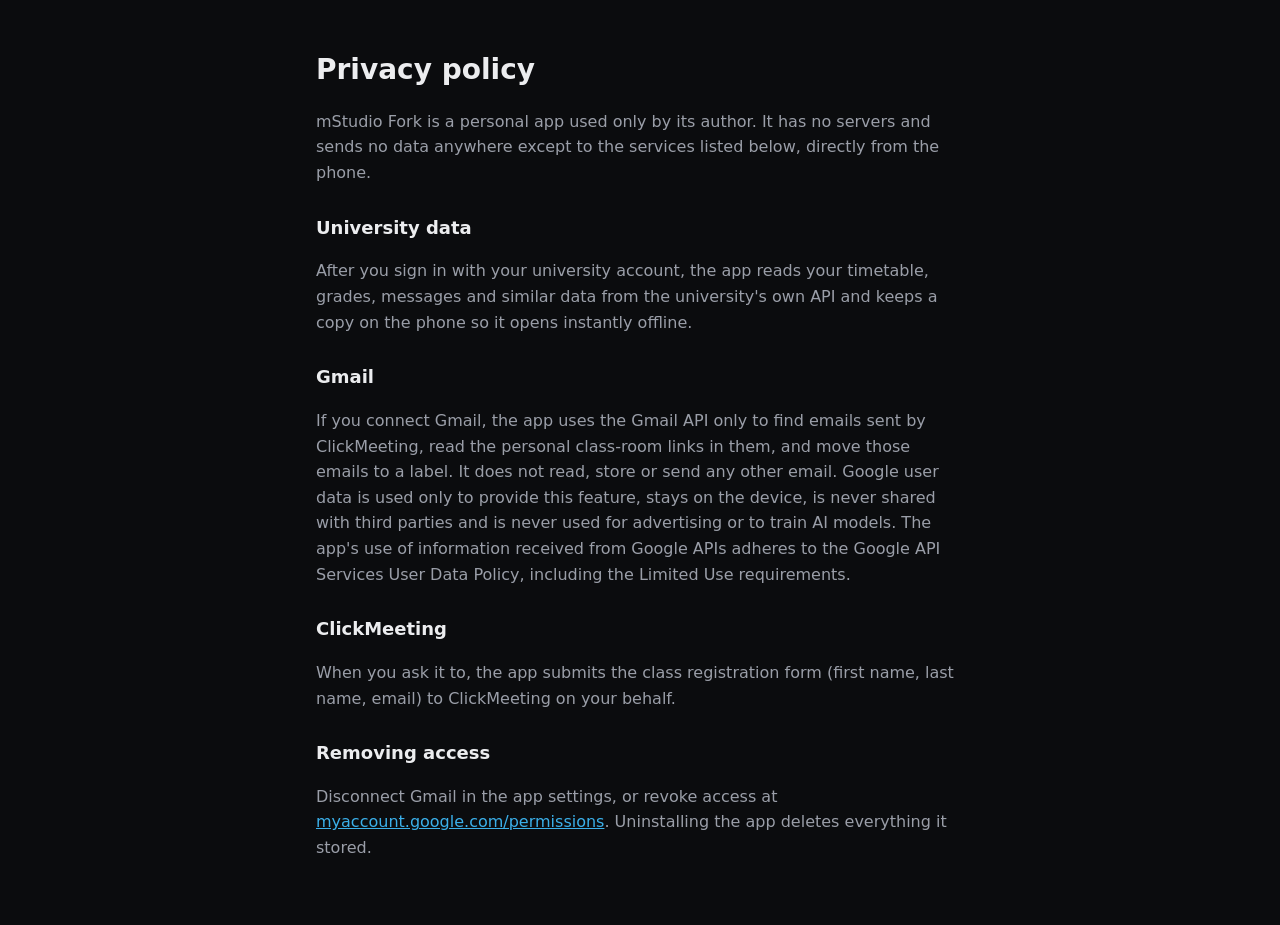
==== privacy.html @ aaa16145 "Home page and privacy policy" ====
<!doctype html>
<html lang="en"><head><meta charset="utf-8"><meta name="viewport" content="width=device-width,initial-scale=1">
<title>mStudio Fork privacy policy</title><link rel="stylesheet" href="style.css"></head>
<body><main>
<h1>Privacy policy</h1>
<p>mStudio Fork is a personal app used only by its author. It has no servers and sends no data anywhere except to the services listed below, directly from the phone.</p>
<h2>University data</h2>
<p>After you sign in with your university account, the app reads your timetable, grades, messages and similar data from the university's own API and keeps a copy on the phone so it opens instantly offline.</p>
<h2>Gmail</h2>
<p>If you connect Gmail, the app uses the Gmail API only to find emails sent by ClickMeeting, read the personal class-room links in them, and move those emails to a label. It does not read, store or send any other email. Google user data is used only to provide this feature, stays on the device, is never shared with third parties and is never used for advertising or to train AI models. The app's use of information received from Google APIs adheres to the Google API Services User Data Policy, including the Limited Use requirements.</p>
<h2>ClickMeeting</h2>
<p>When you ask it to, the app submits the class registration form (first name, last name, email) to ClickMeeting on your behalf.</p>
<h2>Removing access</h2>
<p>Disconnect Gmail in the app settings, or revoke access at <a href="https://myaccount.google.com/permissions">myaccount.google.com/permissions</a>. Uninstalling the app deletes everything it stored.</p>
</main></body></html>
---- style.css ----
:root{color-scheme:dark;--bg:#0B0C0E;--text:#ECEDEF;--text2:#9A9EA8;--accent:#3BB0EA}
*{box-sizing:border-box}
body{margin:0;background:var(--bg);color:var(--text);font:16px/1.6 system-ui,-apple-system,Segoe UI,Roboto,sans-serif}
main{max-width:680px;margin:0 auto;padding:48px 16px}
h1{font-size:28px;margin:0 0 8px}h2{font-size:18px;margin:28px 0 8px}
p,li{color:var(--text2)}a{color:var(--accent)}
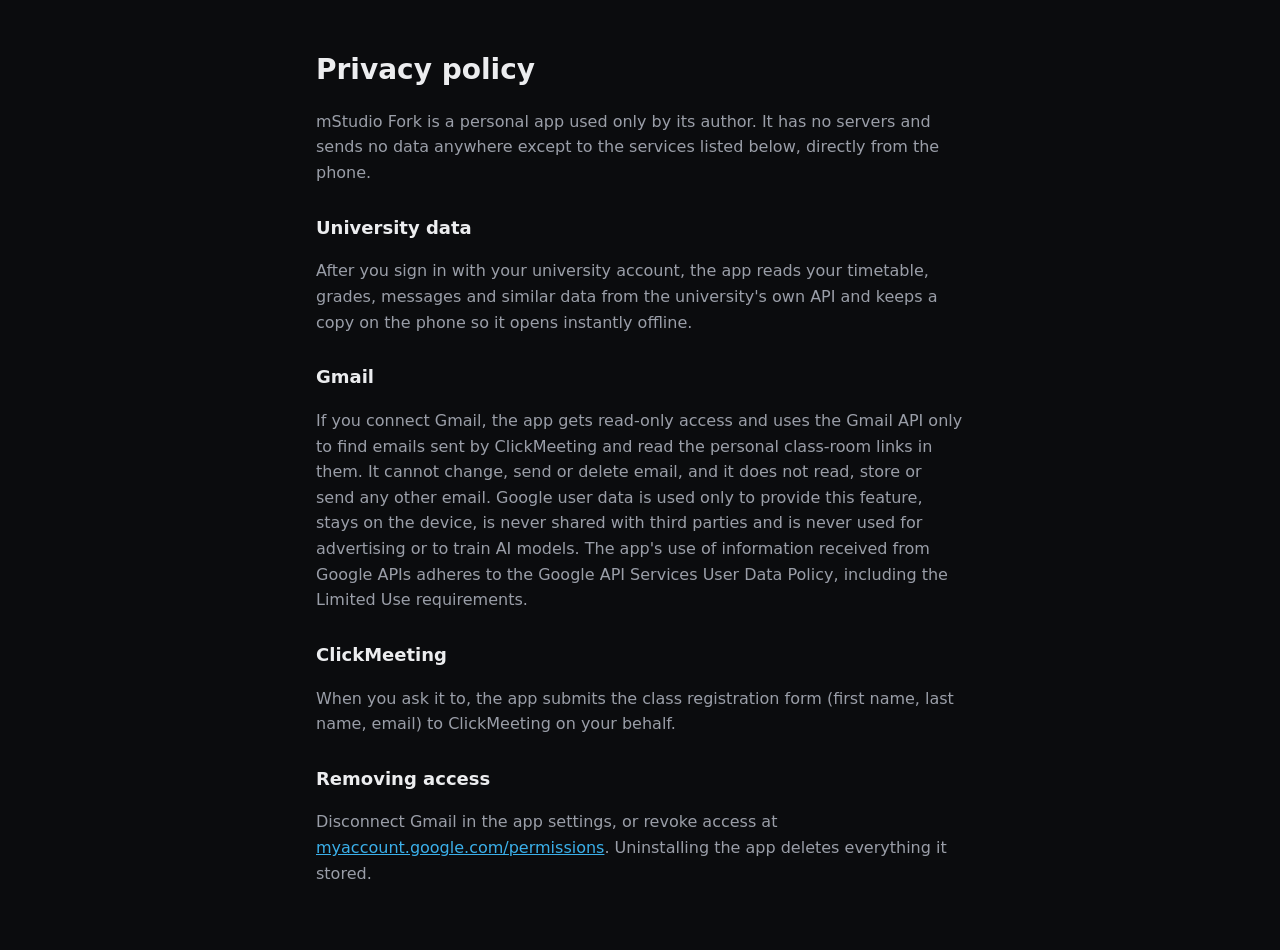
==== commit 58e50c9b: "Privacy policy: Gmail access is read-only" ====
--- a/privacy.html
+++ b/privacy.html
@@ -7,7 +7,7 @@
 <h2>University data</h2>
 <p>After you sign in with your university account, the app reads your timetable, grades, messages and similar data from the university's own API and keeps a copy on the phone so it opens instantly offline.</p>
 <h2>Gmail</h2>
-<p>If you connect Gmail, the app uses the Gmail API only to find emails sent by ClickMeeting, read the personal class-room links in them, and move those emails to a label. It does not read, store or send any other email. Google user data is used only to provide this feature, stays on the device, is never shared with third parties and is never used for advertising or to train AI models. The app's use of information received from Google APIs adheres to the Google API Services User Data Policy, including the Limited Use requirements.</p>
+<p>If you connect Gmail, the app gets read-only access and uses the Gmail API only to find emails sent by ClickMeeting and read the personal class-room links in them. It cannot change, send or delete email, and it does not read, store or send any other email. Google user data is used only to provide this feature, stays on the device, is never shared with third parties and is never used for advertising or to train AI models. The app's use of information received from Google APIs adheres to the Google API Services User Data Policy, including the Limited Use requirements.</p>
 <h2>ClickMeeting</h2>
 <p>When you ask it to, the app submits the class registration form (first name, last name, email) to ClickMeeting on your behalf.</p>
 <h2>Removing access</h2>
